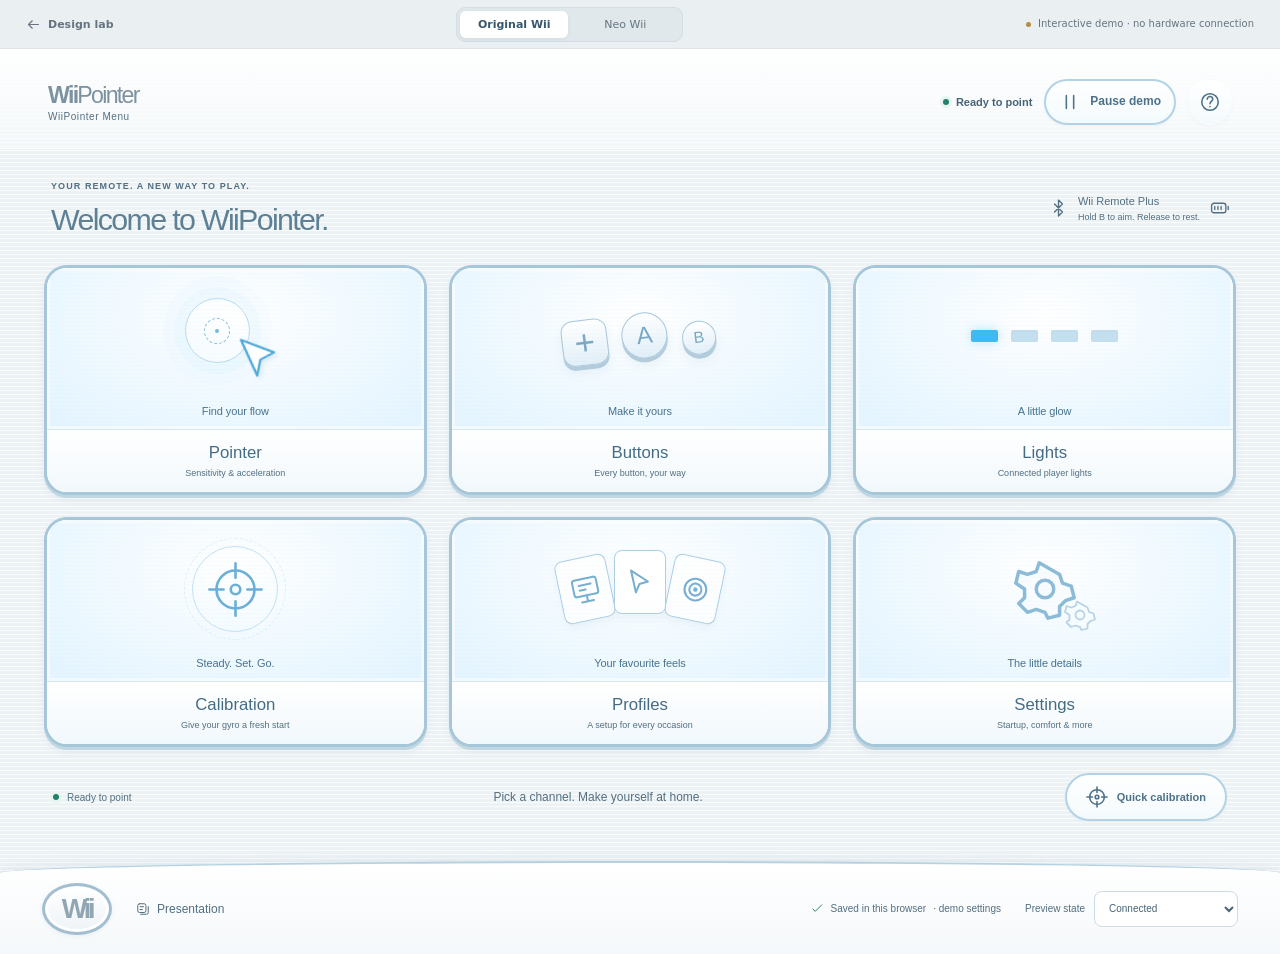
==== prototypes/original.html @ 42187d67 "Prototype Original Wii and Neo Wii interfaces" ====
<!doctype html>
<html lang="en" data-style="original">
<head>
  <meta charset="utf-8"><meta name="viewport" content="width=device-width, initial-scale=1">
  <meta name="color-scheme" content="light"><title>WiiPointer — Original Wii prototype</title>
  <link rel="icon" href="./mark.svg" type="image/svg+xml"><link rel="stylesheet" href="./styles.css">
  <script type="module" src="./app.mjs"></script>
</head>
<body><a class="skip-link" href="#main">Skip to content</a><div id="app"></div><div id="toast" class="toast" role="status" aria-live="polite"></div><dialog id="dialog"></dialog><noscript>This interactive design preview requires JavaScript. It does not connect to your remote.</noscript></body>
</html>
---- prototypes/styles.css ----
@charset "UTF-8";

:root {
  color-scheme: light;
  --bg: #f6f8f7; --surface: #fff; --surface-soft: #f5f8fa; --ink: #253b49;
  --muted: #5c707d; --faint: #8b9ba5; --line: #e3eaed; --blue: #128dcb;
  --blue-dark: #076b9f; --blue-soft: #e9f6fd; --green: #20816c; --green-soft: #e8f5ef;
  --amber: #94671f; --amber-soft: #fff5e3; --red: #b54848;
  --shadow: 0 8px 28px #29465c05, 0 1px 2px #29465c03;
  font-family: "Inter", "Segoe UI", system-ui, sans-serif; font-size: 100%;
  -webkit-font-smoothing: antialiased; text-rendering: optimizeLegibility;
  font-optical-sizing: auto;
}
* { box-sizing: border-box; }
body { margin: 0; color: var(--ink); background: var(--bg); }
button, input, select { font: inherit; }
button, a, input, select, summary { -webkit-tap-highlight-color: transparent; }
button, a, select, summary { touch-action: manipulation; }
button, a { color: inherit; }
button { cursor: pointer; }
a { text-decoration: none; }
button:disabled, input:disabled { cursor: not-allowed; }
button:focus-visible, a:focus-visible, input:focus-visible, select:focus-visible, summary:focus-visible, [role="button"]:focus-visible { outline: 3px solid var(--blue); outline-offset: 4px; }
h1:focus { outline: none; }
h1, h2, h3, p { margin: 0; }
h1, h2, h3 { font-weight: 600; }
p { line-height: 1.65; }
em { font-style: normal; color: var(--blue); }
.icon { width: 22px; height: 22px; flex: 0 0 auto; vertical-align: middle; }
.eyebrow { font-size: .625rem; letter-spacing: .15em; font-weight: 700; color: var(--muted); line-height: 1.6; }
.subtle { color: var(--muted); font-size: .75rem; }
.button { display: inline-flex; align-items: center; justify-content: center; gap: 9px; min-height: 46px; padding: 11px 19px; border: 1px solid var(--line); border-radius: 13px; background: var(--surface); color: var(--ink); font-size: .8125rem; font-weight: 600; line-height: 1.3; transition: background 130ms, box-shadow 130ms, transform 110ms; text-align: center; }
.button.primary { background: #0879b1; color: white; border-color: #0879b1; box-shadow: 0 5px 12px #148dcb1b; }
.button.primary:hover { background: var(--blue-dark); border-color: var(--blue-dark); }
.button.quiet { background: transparent; }
.button.quiet:hover { background: var(--blue-soft); border-color: #a5d5ef; }
.button:active { transform: scale(.97); }
.button.compact { font-size: .75rem; padding: 9px 13px; }
.button.icon-button { width: 44px; height: 44px; padding: 10px; border-color: transparent; background: transparent; }
.button.icon-button span { position: absolute; width: 1px; height: 1px; overflow: hidden; clip-path: inset(50%); white-space: nowrap; }
.button.danger, .danger { color: var(--red); }
.button.primary.danger { color: white; background: var(--red); border-color: var(--red); }
.text-link { display: inline-flex; align-items: center; gap: 8px; min-height: 44px; padding: 6px 0; background: none; border: none; font-size: .8125rem; font-weight: 600; color: var(--blue-dark); }
.text-link .icon { width: 17px; }
.text-link:hover { text-decoration: underline; text-underline-offset: 4px; }
.button-row { display: flex; gap: 10px; flex-wrap: wrap; }
.tiny-pill { display: inline-flex; padding: 6px 10px; border-radius: 20px; color: var(--muted); background: var(--surface-soft); font-size: .625rem; font-weight: 600; white-space: nowrap; }
.skip-link { position: fixed; top: 8px; left: 10px; z-index: 100; width: 1px; height: 1px; overflow: hidden; clip-path: inset(50%); background: var(--ink); color: var(--surface); padding: 0; border-radius: 10px; }
.skip-link:focus { width: auto; height: auto; padding: 14px 22px; clip-path: none; }

/* The design lab stays visually outside both application concepts. */
.lab-bar { display: flex; align-items: center; justify-content: space-between; gap: 20px; min-height: 48px; padding: 6px 26px; color: #667481; background: #eaf0f2; border-bottom: 1px solid #dce4e8; font-family: system-ui, sans-serif; }
.lab-brand { display: inline-flex; gap: 7px; align-items: center; min-height: 36px; font-size: 11px; font-weight: 600; white-space: nowrap; }
.lab-brand .icon { width: 15px; height: 15px; }
.design-switch { display: flex; padding: 3px; gap: 3px; border: 1px solid #d4dde3; border-radius: 9px; background: #e0e8ec; }
.design-switch a { min-width: 108px; text-align: center; padding: 7px 13px; font-size: 11px; border-radius: 6px; }
.design-switch a[aria-current] { color: #36576d; background: #fff; box-shadow: 0 1px 4px #22374a12; font-weight: 650; }
.lab-note { font-size: 10px; display: flex; gap: 7px; align-items: center; line-height: 1.4; }
.demo-dot { height: 5px; width: 5px; border-radius: 50%; background: #b28d45; flex-shrink: 0; }
.app-shell { max-width: 1512px; min-height: calc(100vh - 48px); margin: auto; display: flex; flex-direction: column; }
.app-header { display: flex; justify-content: space-between; align-items: center; gap: 20px; padding: 22px 36px; min-height: 100px; }
.brand { display: inline-flex; align-items: center; gap: 10px; font-size: 1.125rem; font-weight: 750; letter-spacing: -.05em; flex-shrink: 0; }
.brand-light { font-weight: 450; }
.brand small { display: block; font-size: .5625rem; letter-spacing: .02em; font-weight: 450; margin-top: 2px; color: var(--muted); }
.header-right { display: flex; gap: 12px; align-items: center; }
.status-pill { display: inline-flex; align-items: center; gap: 7px; font-size: .6875rem; font-weight: 600; white-space: nowrap; }
.status-pill > span, .status-line i { width: 6px; height: 6px; border-radius: 50%; background: var(--green); box-shadow: 0 0 0 3px var(--green-soft); }
.status-pill.disconnected > span, .status-pill.paused > span { background: var(--faint); box-shadow: none; }
.status-pill.warning > span { background: var(--amber); box-shadow: 0 0 0 3px var(--amber-soft); }
.status-pill.calibrating > span { background: var(--blue); box-shadow: 0 0 0 3px var(--blue-soft); }
.workspace { display: grid; grid-template-columns: 190px minmax(0, 1fr); flex: 1; padding: 0 32px 24px 24px; }
.main-nav { display: flex; flex-direction: column; gap: 5px; padding: 18px 18px 0 0; }
.main-nav > a { min-height: 46px; display: flex; align-items: center; gap: 11px; padding: 13px 14px; border-radius: 12px; font-size: .75rem; font-weight: 500; color: var(--muted); position: relative; }
.main-nav > a .icon { width: 19px; height: 19px; }
.main-nav > a:hover { background: var(--surface); color: var(--blue-dark); }
.main-nav > a[aria-current] { background: var(--blue-soft); color: var(--blue-dark); font-weight: 650; }
.main-nav > a[aria-current] i { width: 4px; height: 4px; border-radius: 50%; background: var(--blue); margin-left: auto; }
.nav-bottom { display: flex; gap: 10px; align-items: center; margin: 50px 10px 0; font-size: .6875rem; color: var(--muted); }
.nav-bottom small { display: block; font-size: .5625rem; margin-top: 5px; color: var(--muted); }
.tiny-leds { width: 30px; }
.tiny-leds .player-lights { gap: 3px; }
.tiny-leds .player-lights > span { width: 5px; height: 10px; }
.main-content { min-width: 0; padding: 18px 0 24px 20px; }
.page-heading { display: flex; align-items: center; justify-content: space-between; gap: 20px; margin-bottom: 30px; }
.page-heading .eyebrow { margin-bottom: 11px; color: var(--blue-dark); }
.page-heading h1 { font-size: clamp(1.65rem, 2.7vw, 2.5rem); letter-spacing: -.045em; line-height: 1.2; margin-bottom: 12px; }
.page-heading > div > p:last-child { font-size: .8125rem; color: var(--muted); max-width: 620px; }
.page-heading > .button { flex-shrink: 0; }
.two-column { display: grid; grid-template-columns: minmax(0, 1.05fr) minmax(0, .95fr); gap: 24px; align-items: start; }
.three-column { display: grid; grid-template-columns: repeat(3, minmax(0, 1fr)); gap: 20px; }
.panel-stack { display: flex; flex-direction: column; gap: 22px; min-width: 0; }
.panel { padding: 26px; border: 1px solid var(--line); border-radius: 21px; background: var(--surface); box-shadow: var(--shadow); min-width: 0; }
.panel-heading { margin-bottom: 22px; }
.panel-heading h2 { font-size: 1rem; letter-spacing: -.025em; }
.panel-heading p { color: var(--muted); font-size: .75rem; margin-top: 7px; }
.panel > p { font-size: .8125rem; color: var(--muted); }
.sticky-column { position: sticky; top: 24px; min-width: 0; display: flex; flex-direction: column; gap: 20px; }
.note-card { display: flex; gap: 12px; padding: 17px 20px; border: 1px solid #d8eaf4; border-radius: 14px; color: var(--blue-dark); background: var(--blue-soft); }
.note-card > .icon { width: 19px; margin-top: 3px; }
.note-card p { font-size: .75rem; font-weight: 550; line-height: 1.7; }
.note-card p span { font-weight: 400; color: var(--muted); font-size: .6875rem; }
.inline-notice { display: flex; gap: 10px; align-items: flex-start; padding: 14px 16px; background: var(--blue-soft); border: 1px solid #b9dff2; border-radius: 12px; color: var(--blue-dark); font-size: .75rem; line-height: 1.6; }
.inline-notice.warning { background: var(--amber-soft); border-color: #e9d9b8; color: var(--amber); margin-bottom: 16px; }
.inline-notice .icon { width: 18px; margin-top: 2px; }
.app-footer { display: flex; align-items: center; flex-wrap: wrap; gap: 24px; padding: 18px 34px; color: var(--muted); font-size: .625rem; border-top: 1px solid var(--line); }
.wii-menu-button { display: none; }
.footer-profile, .footer-save { display: flex; gap: 7px; align-items: center; }
.footer-profile .icon, .footer-save .icon { width: 14px; height: 14px; }
.footer-save { margin-left: auto; }
.footer-save .icon { color: var(--green); }
.state-picker { display: flex; gap: 9px; align-items: center; }
.state-picker select { min-height: 36px; border: 1px solid var(--line); border-radius: 8px; padding: 5px 26px 5px 10px; background: var(--surface); color: var(--ink); font-size: .625rem; max-width: 160px; }

/* Neo Wii: porcelain surfaces, a little colour, and one beautiful remote. */
.neo-hero { display: grid; grid-template-columns: minmax(0, 1.2fr) minmax(0, 1fr); align-items: center; min-height: 455px; margin-top: -4px; }
.hero-copy { z-index: 1; padding: 24px 0 28px 8px; }
.hero-copy > .eyebrow { color: var(--blue-dark); font-size: .5625rem; margin-bottom: 20px; }
.hero-copy h1 { font-size: clamp(2.3rem, 4.3vw, 4.2rem); letter-spacing: -.065em; font-weight: 580; line-height: 1.12; margin-bottom: 21px; }
.hero-copy h1 em { font-weight: 530; }
.hero-copy > p:not(.eyebrow) { font-size: .8125rem; color: var(--muted); line-height: 1.85; }
.hero-actions { display: flex; gap: 12px; margin-top: 27px; flex-wrap: wrap; }
.hero-status { display: flex; align-items: center; gap: 11px; margin-top: 35px; }
.hero-status .status-orb { width: 32px; height: 32px; display: grid; place-items: center; border-radius: 50%; background: var(--green-soft); color: var(--green); }
.hero-status .status-orb .icon { width: 17px; }
.hero-status strong { display: block; font-size: .75rem; font-weight: 600; }
.hero-status small { display: block; font-size: .625rem; color: var(--muted); margin-top: 5px; }
.hero-status.disconnected .status-orb, .hero-status.paused .status-orb { background: var(--line); color: var(--muted); }
.hero-status.warning .status-orb { background: var(--amber-soft); color: var(--amber); }
.hero-status.calibrating .status-orb { background: var(--blue-soft); color: var(--blue); }
.remote-stage { position: relative; height: 455px; display: grid; place-items: center; isolation: isolate; }
.stage-halo { position: absolute; width: 340px; height: 340px; max-width: 100%; border-radius: 50%; background: radial-gradient(ellipse, #c8e9f36b, #eaf4f559 50%, transparent 73%); z-index: -1; }
.stage-ring { position: absolute; border: 1px solid #bcdbe34d; border-radius: 50%; width: 305px; height: 305px; max-width: 95%; z-index: -1; }
.stage-ring.ring-two { width: 385px; height: 385px; max-width: 110%; border-style: dashed; border-color: #c1dbe538; }
.hero-remote { height: 388px; width: 159px; transform: rotate(13deg); margin-top: -20px; }
.stage-chip { position: absolute; display: inline-flex; align-items: center; gap: 7px; font-size: .625rem; background: var(--surface); border: 1px solid var(--line); padding: 10px 12px; border-radius: 11px; box-shadow: 0 6px 17px #34536709; white-space: nowrap; }
.stage-chip .icon { width: 17px; height: 17px; color: var(--blue); }
.chip-motion { top: 120px; right: -5px; }
.chip-battery { left: 3px; bottom: 111px; }
.chip-battery .icon { color: var(--green); }
.chip-battery small { color: var(--muted); font-size: .5rem; }
.stage-caption { position: absolute; bottom: 12px; left: 0; right: 0; text-align: center; color: var(--muted); font-size: .625rem; }
.stage-caption > span { display: block; margin-top: 8px; color: var(--muted); font-size: .5rem; letter-spacing: .2em; }
.quick-grid { display: grid; grid-template-columns: repeat(3, minmax(0, 1fr)); gap: 18px; margin-top: 24px; }
.quick-card { padding: 24px; background: var(--surface); border: 1px solid var(--line); border-radius: 20px; position: relative; box-shadow: var(--shadow); transition: transform 150ms, border-color 150ms, box-shadow 150ms; }
.quick-card:hover { transform: translateY(-3px); border-color: #9ed1e9; box-shadow: 0 9px 24px #407d9e0b; }
.quick-icon { display: grid; place-items: center; width: 34px; height: 34px; border-radius: 10px; background: var(--blue-soft); color: var(--blue); margin-bottom: 21px; }
.quick-icon .icon { width: 19px; height: 19px; }
.quick-icon.violet { background: #f1eefb; color: #8b7bbb; }
.quick-icon.mint { background: #ecf5ed; color: #66937a; }
.quick-card > .eyebrow { font-size: .5rem; display: block; }
.quick-card h2 { font-size: clamp(1.05rem, 1.65vw, 1.6rem); margin: 10px 0 9px; letter-spacing: -.045em; }
.quick-card h2 small { color: var(--muted); font-weight: 450; font-size: .8rem; }
.quick-card p { font-size: .625rem; color: var(--muted); }
.quick-arrow { position: absolute; top: 29px; right: 23px; color: var(--faint); width: 15px; height: 15px; }
.small-invitation { margin-top: 26px; display: flex; align-items: center; justify-content: space-between; gap: 15px; padding: 24px 4px; }
.small-invitation > div { display: flex; align-items: center; gap: 13px; font-size: .75rem; font-weight: 500; }
.small-invitation > div > .icon { color: var(--blue); }
.small-invitation small { display: block; margin-top: 7px; font-size: .625rem; font-weight: 400; color: var(--muted); }
.small-invitation .text-link { font-size: .6875rem; }

/* Common settings, deliberately large enough to use with an air mouse. */
.control-label { display: flex; align-items: center; justify-content: space-between; gap: 12px; margin-bottom: 10px; font-size: .8125rem; font-weight: 550; }
.control-label output { padding: 5px 9px; background: var(--blue-soft); color: var(--blue-dark); border-radius: 7px; font-size: .6875rem; font-variant-numeric: tabular-nums; flex-shrink: 0; }
.control-help { font-size: .6875rem; line-height: 1.65; color: var(--muted); }
.range-control { margin: 24px 0; }
.range-control:first-child { margin-top: 0; }
.range-control .control-help { margin: -2px 0 8px; }
input[type="range"] { appearance: none; -webkit-appearance: none; width: 100%; height: 38px; background: transparent; cursor: pointer; accent-color: var(--blue); margin: 0; }
input[type="range"]::-webkit-slider-runnable-track { height: 5px; border-radius: 4px; background: linear-gradient(90deg, var(--blue) 0%, var(--blue) var(--range-progress, 50%), var(--line) var(--range-progress, 50%)); }
input[type="range"]::-moz-range-track { height: 5px; border-radius: 4px; background: var(--line); }
input[type="range"]::-moz-range-progress { height: 5px; border-radius: 4px; background: var(--blue); }
input[type="range"]::-webkit-slider-thumb { appearance: none; width: 23px; height: 23px; border-radius: 50%; background: var(--surface); border: 2px solid var(--blue); margin-top: -9px; box-shadow: 0 2px 5px #376d9126; }
input[type="range"]::-moz-range-thumb { width: 20px; height: 20px; border-radius: 50%; background: var(--surface); border: 2px solid var(--blue); box-shadow: 0 2px 5px #376d9126; }
.range-ends { display: flex; justify-content: space-between; font-size: .5625rem; color: var(--muted); }
.is-disabled { opacity: .5; }
.toggle-row { display: flex; justify-content: space-between; align-items: center; gap: 22px; min-height: 67px; padding: 15px 0; border-bottom: 1px solid var(--line); cursor: pointer; }
.toggle-row:last-child { border-bottom: 0; padding-bottom: 0; }
.toggle-row strong { font-size: .75rem; font-weight: 550; line-height: 1.5; display: block; }
.toggle-row small { font-size: .625rem; color: var(--muted); display: block; margin-top: 5px; line-height: 1.7; max-width: 340px; }
.switch { flex: 0 0 auto; width: 43px; height: 26px; position: relative; }
.switch input { position: absolute; inset: -9px -4px; height: 44px; width: 51px; margin: 0; opacity: 0; cursor: pointer; z-index: 1; }
.switch-track { display: block; width: 43px; height: 26px; border-radius: 20px; background: #b9c5cc; transition: background 130ms; }
.switch-track::after { content: ''; position: absolute; width: 20px; height: 20px; top: 3px; left: 3px; border-radius: 50%; background: #fff; box-shadow: 0 1px 3px #263e4929; transition: transform 140ms; }
.switch input:checked + .switch-track { background: var(--blue); }
.switch input:checked + .switch-track::after { transform: translateX(17px); }
.switch input:focus-visible + .switch-track { outline: 3px solid var(--blue); outline-offset: 4px; }
.select-control { margin: 21px 0; }
.select-control:first-child { margin-top: 0; }
.select-control > label { display: block; font-size: .75rem; font-weight: 550; margin-bottom: 10px; }
.select-control > select, .mapping-row select { width: 100%; min-height: 44px; padding: 10px 31px 10px 12px; border-radius: 10px; border: 1px solid var(--line); background: var(--surface-soft); color: var(--ink); font-size: .75rem; }
.select-control > p { margin-top: 9px; }
.advanced { border-top: 1px solid var(--line); padding-top: 16px; }
.advanced > summary { font-size: .75rem; font-weight: 550; min-height: 35px; cursor: pointer; color: var(--muted); }
.advanced[open] > summary { color: var(--blue-dark); margin-bottom: 14px; }
.feel-presets { display: grid; grid-template-columns: repeat(3, minmax(0, 1fr)); gap: 14px; margin-bottom: 25px; }
.feel-preset { display: grid; grid-template-columns: 27px 1fr; gap: 5px 10px; text-align: left; background: var(--surface); border: 1px solid var(--line); border-radius: 15px; padding: 17px 19px; transition: border-color 120ms, transform 120ms; }
.feel-preset > .icon { grid-row: 1 / 3; color: var(--muted); margin-top: 2px; }
.feel-preset > strong { font-size: .8125rem; font-weight: 550; }
.feel-preset > span { color: var(--muted); font-size: .5625rem; line-height: 1.5; }
.feel-preset.selected { background: var(--blue-soft); border-color: #91cce9; }
.feel-preset.selected > .icon { color: var(--blue); }
.feel-preset:hover { border-color: var(--blue); }
.feel-preset:active { transform: scale(.98); }
.curve { width: 100%; height: auto; margin: 5px 0; overflow: visible; }
.curve-grid { stroke: var(--line); fill: none; stroke-width: 1; }
.linear-guide { stroke: var(--faint); stroke-width: 1; stroke-dasharray: 4 5; opacity: .5; }
.curve text { fill: var(--muted); font-size: 10px; font-family: inherit; }
.playground-panel > .panel-heading { display: flex; align-items: center; justify-content: space-between; gap: 10px; margin-bottom: 14px; }
.playground-panel .eyebrow { font-size: .5rem; margin-bottom: 8px; display: block; }
.playground-panel > .control-help { margin-bottom: 18px; }
.aim-pad { position: relative; height: 290px; background: radial-gradient(circle at 50% 50%, #ebf7fd88, transparent 65%), var(--surface-soft); border: 1px solid var(--line); border-radius: 15px; overflow: hidden; cursor: crosshair; }
.aim-axis { position: absolute; background: var(--line); }
.aim-axis.axis-x { width: 100%; height: 1px; top: 50%; }
.aim-axis.axis-y { height: 100%; width: 1px; left: 50%; }
.aim-ring { position: absolute; border: 1px solid #bedbea; border-radius: 50%; top: 50%; left: 50%; transform: translate(-50%, -50%); pointer-events: none; opacity: .7; }
.aim-ring.ring-large { width: 190px; height: 190px; }
.aim-ring.ring-small { width: 105px; height: 105px; }
.aim-dot { position: absolute; left: -7px; top: -7px; width: 14px; height: 14px; background: var(--blue); border: 3px solid #fff; border-radius: 50%; box-shadow: 0 0 0 1px var(--blue), 0 0 0 7px #199dd51a; pointer-events: none; }
.aim-target { position: absolute; width: 48px; height: 48px; border: 1px dashed #a0bbc9; border-radius: 50%; top: 35%; left: 70%; transform: translate(-50%, -50%); background: transparent; display: grid; place-items: center; }
.aim-target > span { width: 13px; height: 13px; border-radius: 50%; background: #9cbac9; border: 4px solid var(--surface); box-shadow: 0 0 0 1px #9cbac9; }
.aim-target:hover { border-color: var(--blue); background: var(--blue-soft); }
.pad-caption { position: absolute; bottom: 16px; left: 8px; right: 8px; text-align: center; font-size: .5625rem; color: var(--muted); pointer-events: none; }
.aim-pad.blocked { opacity: .5; cursor: not-allowed; }
.playground-stats { display: flex; gap: 14px; align-items: center; margin-top: 13px; justify-content: space-between; }
.playground-stats > span { font-size: .5625rem; color: var(--muted); }
.playground-stats strong { color: var(--ink); display: block; margin-top: 5px; font-size: .8125rem; font-weight: 550; font-variant-numeric: tabular-nums; }
.playground-stats .button { font-size: .625rem; padding-left: 8px; padding-right: 8px; }
.grip-control { padding-top: 20px; margin-top: 19px; border-top: 1px solid var(--line); display: flex; gap: 10px; justify-content: space-between; align-items: center; flex-wrap: wrap; margin-bottom: 10px; }
.grip-control > span { font-size: .6875rem; }
.segmented { display: inline-flex; border: 1px solid var(--line); padding: 3px; border-radius: 9px; background: var(--surface-soft); }
.segmented button { min-height: 38px; min-width: 46px; border: none; border-radius: 6px; color: var(--muted); background: transparent; font-size: .625rem; padding: 8px; }
.segmented button[aria-pressed="true"] { background: var(--surface); color: var(--blue-dark); box-shadow: 0 1px 5px #304e6710; }

/* Button mapping. */
.remote { overflow: visible; }
.remote text { user-select: none; }
.remote-key { outline: none; }
.remote-key[role="button"] { cursor: pointer; }
.remote-key[role="button"]:hover, .remote-key.selected, .remote-key[role="button"]:focus-visible { filter: drop-shadow(0 0 4px #1498db); }
.remote-key[role="button"]:focus-visible > rect, .remote-key[role="button"]:focus-visible > circle { stroke: #0879b7; stroke-width: 3; }
.remote-led { fill: #bdd5e1; }
.remote-led.is-on { fill: #23adea; }
.mapping-layout { display: grid; grid-template-columns: minmax(240px, .8fr) minmax(0, 1.4fr); gap: 24px; align-items: start; }
.remote-mapping { position: sticky; top: 24px; display: flex; flex-direction: column; align-items: center; padding: 26px 22px; }
.remote-mapping > .remote { height: 390px; width: 160px; margin: 20px 0 10px; }
.mapped-button { display: flex; align-items: center; justify-content: center; gap: 13px; background: var(--surface-soft); padding: 15px; border-radius: 13px; width: 100%; margin-bottom: 15px; }
.mapped-button small { display: block; color: var(--muted); font-size: .5625rem; margin-bottom: 5px; }
.mapped-button strong { font-size: .75rem; font-weight: 550; }
.keycap { display: inline-flex; align-items: center; justify-content: center; background: var(--surface); color: var(--blue-dark); border: 1px solid #bbd4e2; box-shadow: 0 2px 0 var(--line); border-radius: 9px; min-width: 39px; min-height: 39px; padding: 6px; font-size: .75rem; font-weight: 600; }
.remote-mapping > .control-help { text-align: center; margin-top: 10px; font-size: .5625rem; }
.mapping-list { display: flex; flex-direction: column; }
.mapping-row { display: grid; grid-template-columns: 44px minmax(80px, 1fr) minmax(130px, 1.1fr); align-items: center; gap: 12px; padding: 11px 9px; border-bottom: 1px solid var(--line); border-radius: 10px; }
.mapping-row:last-child { border-bottom: 0; }
.mapping-row > .keycap { min-height: 44px; min-width: 44px; padding: 4px; font-size: .625rem; }
.mapping-row > label { font-size: .75rem; line-height: 1.5; }
.mapping-row.selected { background: var(--blue-soft); }
.mapping-row select { font-size: .6875rem; padding-left: 10px; }
.shortcut-control { grid-column: 2 / -1; padding: 4px 0 10px; }
.shortcut-control label { font-size: .625rem; display: block; margin-bottom: 8px; color: var(--muted); }
.shortcut-control input { min-height: 44px; width: 100%; min-width: 0; border: 1px solid var(--line); border-radius: 9px; padding: 10px; background: var(--surface); color: var(--ink); font-size: .75rem; }
.shortcut-control small { display: block; font-size: .5625rem; color: var(--muted); line-height: 1.65; margin-top: 8px; }
.mapping-note { display: flex; gap: 10px; border-top: 1px solid var(--line); margin-top: 22px; padding-top: 20px; color: var(--muted); }
.mapping-note > .icon { width: 17px; height: 17px; margin-top: 2px; }
.mapping-note p { font-size: .625rem; line-height: 1.8; }

/* Player lights, with binary illumination rather than pretend dimming. */
.player-lights { display: flex; justify-content: center; gap: 9px; }
.player-lights > span { display: inline-block; width: 13px; height: 6px; border-radius: 2px; background: #b9d0db; }
.player-lights > span.is-on { background: #149fdf; box-shadow: 0 0 8px #1da4e63b; }
.pattern-grid { display: grid; grid-template-columns: repeat(2, minmax(0, 1fr)); gap: 12px; }
.pattern-option { position: relative; border: 1px solid var(--line); border-radius: 13px; padding: 19px 13px 17px; background: var(--surface); text-align: left; transition: background 120ms, border-color 120ms; }
.pattern-option.selected { border-color: #83c6e7; background: var(--blue-soft); }
.pattern-option:hover { border-color: var(--blue); }
.pattern-dots { display: flex; gap: 6px; margin-bottom: 17px; }
.pattern-dots i { width: 11px; height: 6px; background: #cbdce5; border-radius: 1px; }
.pattern-dots i.on { background: var(--blue); }
.pattern-option strong { display: block; font-size: .6875rem; font-weight: 600; margin-bottom: 6px; }
.pattern-option small { display: block; font-size: .5625rem; color: var(--muted); line-height: 1.55; }
.pattern-check { position: absolute; right: 12px; top: 14px; width: 14px; height: 14px; color: var(--blue); }
.player-picker { display: flex; gap: 10px; margin: 15px 0 26px; }
.player-picker button { min-width: 48px; min-height: 45px; border: 1px solid var(--line); background: var(--surface-soft); color: var(--muted); border-radius: 10px; font-size: .875rem; }
.player-picker button[aria-pressed="true"] { border-color: var(--blue); background: var(--blue-soft); color: var(--blue-dark); }
.custom-led-picker { display: flex; gap: 13px; margin: 18px 0 26px; }
.custom-led-picker button { display: flex; flex-direction: column; align-items: center; gap: 12px; border-radius: 11px; border: 1px solid var(--line); min-width: 54px; min-height: 66px; background: var(--surface-soft); color: var(--muted); padding: 14px 10px; font-size: .625rem; }
.custom-led-picker button[aria-pressed="true"] { background: var(--blue-soft); border-color: #9ecce4; }
.custom-led-picker i { display: block; height: 8px; width: 16px; border-radius: 2px; background: #bcd2de; }
.custom-led-picker i.on { background: var(--blue); box-shadow: 0 0 10px #1da4e633; }
.light-preview { text-align: center; }
.light-preview > h2 { font-size: 1.5rem; font-weight: 500; letter-spacing: -.04em; margin-top: 12px; }
.light-remote-stage { display: grid; place-items: center; height: 354px; margin: 8px 0 0; background: radial-gradient(ellipse, #cdeaf34a, transparent 67%); }
.light-remote-stage .remote { width: 135px; height: 330px; transform: rotate(10deg); }
.large-lights { margin: 22px 0 14px; gap: 17px; }
.large-lights > span { width: 20px; height: 8px; }
.light-preview > p:not(.eyebrow) { font-size: .75rem; margin-bottom: 15px; }

/* Calibration: calm preparation, unmistakable progress, explicit recovery. */
.calibration-hero { text-align: center; padding: 38px 24px 30px; background: radial-gradient(ellipse at 50% 5%, #e8f7ff6b, transparent 65%), var(--surface); }
.calibration-orbit { position: relative; height: 98px; width: 98px; display: grid; place-items: center; margin: 0 auto 23px; color: var(--blue); }
.calibration-orbit > .icon { width: 43px; height: 43px; }
.calibration-orbit > span { position: absolute; inset: 6px; border: 1px solid #b5def2; border-radius: 50%; }
.calibration-orbit > span:last-child { inset: -8px; border-style: dashed; opacity: .45; }
.calibration-hero > h2 { font-size: 2rem; letter-spacing: -.045em; font-weight: 550; margin: 11px 0 13px; }
.calibration-hero > p:not(.eyebrow):not(.demo-disclaimer) { color: var(--muted); font-size: .8125rem; max-width: 485px; min-height: 52px; margin: auto; }
.calibration-lights { gap: 19px; margin: 27px 0; }
.calibration-lights > span { width: 26px; height: 10px; }
.cal-progress { max-width: 340px; margin: auto; }
.cal-progress progress { width: 100%; height: 5px; display: block; appearance: none; border: 0; border-radius: 4px; background: var(--line); accent-color: var(--blue); overflow: hidden; }
.cal-progress progress::-webkit-progress-bar { background: var(--line); }
.cal-progress progress::-webkit-progress-value { background: var(--blue); border-radius: 4px; }
.cal-progress progress::-moz-progress-bar { background: var(--blue); }
.cal-progress > span { display: block; font-size: .625rem; color: var(--muted); min-height: 25px; margin-top: 12px; font-variant-numeric: tabular-nums; }
.cal-actions { display: flex; justify-content: center; gap: 12px; margin-top: 24px; flex-wrap: wrap; }
.calibration-hero .demo-disclaimer { display: flex; align-items: center; justify-content: center; gap: 7px; font-size: .5625rem; color: var(--muted); margin-top: 21px; }
.demo-disclaimer .icon { width: 14px; height: 14px; }
.cal-success .calibration-orbit { color: var(--green); }
.cal-failed .calibration-orbit { color: var(--amber); }
.cal-explain { margin: 22px 0; }
.cal-explain .panel { padding: 22px; }
.cal-explain .panel-heading { margin-bottom: 11px; }
.cal-explain .panel-heading h2 { font-size: .8125rem; }
.cal-explain .panel p { font-size: .6875rem; }
.cal-technical .panel-heading { margin-bottom: 13px; }
.cal-technical p + p { margin-top: 9px; }

/* Profiles and quieter settings. */
.profile-grid { display: grid; grid-template-columns: repeat(3, minmax(0, 1fr)); gap: 20px; }
.profile-card { padding: 25px 22px; position: relative; }
.profile-card.selected { border-color: #83c7e8; box-shadow: 0 0 0 2px #0f9bdb0c; }
.profile-art { height: 120px; display: grid; place-items: center; border-radius: 12px; margin-bottom: 23px; background: #edf7fc; color: #74b0cf; }
.profile-art > .icon { width: 53px; height: 53px; stroke-width: 1.1; }
.profile-art.profile-pointer { background: #f1eff8; color: #a095c2; }
.profile-art.profile-target { background: #eff6f0; color: #8aae95; }
.profile-card > .eyebrow { font-size: .5rem; }
.profile-card > h2 { font-size: 1.4rem; letter-spacing: -.04em; margin: 12px 0 10px; overflow-wrap: anywhere; }
.profile-card > p { font-size: .6875rem; color: var(--muted); min-height: 40px; }
.profile-facts { display: flex; gap: 7px; flex-wrap: wrap; margin: 20px 0 25px; }
.profile-facts > span { font-size: .5625rem; border: 1px solid var(--line); border-radius: 5px; padding: 5px 6px; color: var(--muted); }
.profile-card > .button { width: 100%; font-size: .6875rem; }
.profile-card > .text-link { font-size: .625rem; margin-top: 8px; }
.current-profile { display: block; text-align: center; font-size: .5625rem; color: var(--blue-dark); margin-top: 13px; }
.profile-portability { margin-top: 25px; display: flex; align-items: center; justify-content: space-between; gap: 22px; }
.profile-portability > div:first-child { display: flex; gap: 16px; align-items: center; }
.profile-portability > div > .icon { color: var(--blue); }
.profile-portability h2 { font-size: .875rem; margin-bottom: 7px; }
.profile-portability p { font-size: .625rem; color: var(--muted); }
.profile-portability .button { font-size: .6875rem; }
.section-footnote { font-size: .6875rem; color: var(--muted); margin: 22px 0; }
.demo-service { display: flex; justify-content: space-between; gap: 15px; align-items: center; background: var(--surface-soft); padding: 15px; border-radius: 12px; margin-top: 22px; }
.demo-service strong { font-size: .6875rem; display: block; font-weight: 550; }
.demo-service small { font-size: .5625rem; color: var(--muted); display: block; margin-top: 5px; }
.diagnostics { margin: 0 0 19px; }
.diagnostics > div { display: flex; align-items: baseline; justify-content: space-between; gap: 18px; border-bottom: 1px solid var(--line); padding: 13px 0; font-size: .625rem; line-height: 1.65; }
.diagnostics dt { color: var(--muted); }
.diagnostics dd { margin: 0; text-align: right; }
.privacy-note { display: flex; gap: 13px; padding: 15px 8px; color: var(--green); }
.privacy-note p { font-size: .8125rem; font-weight: 550; }
.privacy-note p span { display: block; font-weight: 400; color: var(--muted); font-size: .625rem; line-height: 1.8; margin-top: 6px; }

/* Original Wii: channel previews, bright enamel, generous blue-edged controls. */
[data-style="original"] { --bg: #edf2f5; --surface: #fff; --surface-soft: #f3f7fa; --ink: #466477; --muted: #536f81; --line: #ccdce6; --blue: #1da7df; --blue-dark: #096b98; --blue-soft: #e9f8ff; font-family: "Trebuchet MS", "Arial Rounded MT Bold", "Segoe UI", sans-serif; }
[data-style="original"] body { background: repeating-linear-gradient(0deg, #edf2f5, #edf2f5 3px, #e8eef23d 3px, #e8eef23d 4px); }
[data-style="original"] .app-shell { max-width: 1280px; }
[data-style="original"] .app-header { padding: 27px 48px 20px; border-bottom: 1px solid #fff; background: linear-gradient(#fffffff0, #f8fbfc99); }
[data-style="original"] .brand { font-size: 1.45rem; color: #7d929f; letter-spacing: -.075em; }
[data-style="original"] .brand img { display: none; }
[data-style="original"] .brand small { font-size: .625rem; letter-spacing: .055em; color: #536f81; }
[data-style="original"] .workspace { display: flex; flex-direction: column; padding: 0 44px 26px; }
[data-style="original"] .main-content { padding: 26px 0 14px; }
[data-style="original"] .main-nav { display: flex; flex-direction: row; flex-wrap: wrap; gap: 6px; border-bottom: 1px solid var(--line); padding: 15px 0; }
[data-style="original"] .main-nav > a { font-size: .6875rem; min-height: 43px; padding: 10px 12px; gap: 6px; border: 1px solid transparent; border-radius: 18px; }
[data-style="original"] .main-nav > a[aria-current] { background: #fff; border-color: #91cce9; box-shadow: inset 0 1px 3px #9bceeb29; }
[data-style="original"] .main-nav > a > i, [data-style="original"] .nav-bottom { display: none; }
[data-style="original"] body:has([data-page="home"]) .main-nav { display: none; }
[data-style="original"] .button { border: 2px solid #b2d3e5; border-radius: 24px; background: linear-gradient(#fff, #f4fafc); color: #4d7188; box-shadow: inset 0 1px 0 white, 0 2px 3px #38607809; }
[data-style="original"] .button.primary { color: #fff; border-color: #349acb; background: linear-gradient(#0879b1, #086b9f); text-shadow: 0 1px #147aa755; }
[data-style="original"] .button.quiet:hover { border-color: #22a8df; background: #f4fcff; box-shadow: 0 0 0 3px #33b2e815; }
[data-style="original"] .button.icon-button { border: 1px solid transparent; }
[data-style="original"] .panel { border: 1px solid #cfdee7; border-radius: 22px; background: linear-gradient(155deg, #fff, #fcfeff); box-shadow: inset 0 1px white, 0 3px 10px #2d628015; }
[data-style="original"] .page-heading h1 { color: #4e7187; font-weight: 500; letter-spacing: -.035em; }
[data-style="original"] .app-footer { min-height: 93px; position: relative; border-top: 2px solid #b6d1e1; border-radius: 50% 50% 0 0 / 12px 12px 0 0; background: linear-gradient(#fff, #f5f8fa); padding: 15px 42px; box-shadow: 0 -4px 12px #416f8710; }
[data-style="original"] .wii-menu-button { display: grid; place-items: center; border: 3px solid #a2bed0; border-radius: 50%; background: linear-gradient(#fff, #eef3f7); box-shadow: inset 0 0 0 3px #fff, 0 1px 4px #55798e17; width: 70px; height: 52px; color: #90a6b3; font-size: 1.7rem; font-weight: 600; letter-spacing: -.12em; }
[data-style="original"] .footer-profile { font-size: .75rem; }
[data-style="original"] .footer-save { margin-left: auto; }
.classic-welcome { display: flex; align-items: center; justify-content: space-between; gap: 25px; padding: 4px 7px 28px; }
.classic-welcome .eyebrow { font-size: .5625rem; color: #536f81; letter-spacing: .12em; margin-bottom: 9px; }
.classic-welcome h1 { font-size: 1.9rem; font-weight: 450; letter-spacing: -.055em; color: #5e8095; }
.classic-device { display: flex; align-items: center; gap: 10px; color: #536f81; font-size: .6875rem; }
.classic-device > .icon { width: 19px; }
.classic-device small { display: block; color: #536f81; font-size: .5625rem; margin-top: 5px; }
.channel-grid { display: grid; grid-template-columns: repeat(3, minmax(0, 1fr)); gap: 22px; }
.channel { border: 3px solid #a6c6d9; border-radius: 23px; background: white; overflow: hidden; box-shadow: 0 3px 0 #c0d6e2, 0 5px 10px #527b9314; transition: transform 150ms, border-color 120ms, box-shadow 150ms; }
.channel:hover { border-color: #21afea; box-shadow: 0 0 0 4px #40bcf027, 0 6px 17px #2d759222; transform: translateY(-3px); }
.channel:active { transform: translateY(1px) scale(.99); }
.channel-preview { height: 145px; display: flex; align-items: center; justify-content: center; position: relative; border-bottom: 1px solid #d5e7f1; background: radial-gradient(ellipse at 50% 30%, #fff, #e5f5ff 90%); box-shadow: inset 0 0 0 3px #fff8; isolation: isolate; }
.channel-preview::after { content: ''; position: absolute; inset: 0; background: repeating-linear-gradient(0deg, transparent 0, transparent 3px, #95c6e70b 3px, #95c6e70b 4px); pointer-events: none; }
.channel-preview-title { position: absolute; bottom: 12px; font-size: .6875rem; color: #47738e; letter-spacing: -.01em; }
.channel-label { display: flex; flex-direction: column; align-items: center; padding: 13px 10px 14px; background: linear-gradient(#fff, #f1f8fc); }
.channel-label > span { font-size: 1.05rem; color: #466c84; }
.channel-label > small { margin-top: 5px; font-size: .5625rem; color: #536f81; }
.tile-pointer { height: 97px; width: 145px; position: relative; margin-top: -20px; }
.tile-pointer > .icon { position: absolute; left: 71px; top: 40px; width: 51px; height: 51px; stroke-width: 1.1; fill: #fff; color: #50abdb; filter: drop-shadow(2px 3px 2px #639bb92b); transform: rotate(-12deg); }
.tile-target { position: absolute; width: 65px; height: 65px; border: 1px solid #b8dbef; border-radius: 50%; left: 22px; top: 8px; box-shadow: 0 0 0 11px #a9d8f017, 0 0 0 22px #a9d8f00e; }
.tile-target::after { content: ''; width: 24px; height: 24px; position: absolute; inset: 0; margin: auto; border: 1px dashed #80bddd; border-radius: 50%; }
.tile-pointer > i { position: absolute; height: 4px; width: 4px; border-radius: 50%; background: #70bbe4; top: 39px; left: 52px; }
.tile-buttons { display: flex; align-items: center; gap: 14px; padding-bottom: 26px; transform: rotate(-7deg); }
.tile-buttons > span { background: linear-gradient(#fff, #e1eff8); border: 1px solid #a9c6d9; box-shadow: 0 4px 0 #b3ccdc, 0 7px 11px #366b8c13; color: #79a8c4; display: grid; place-items: center; border-radius: 50%; height: 46px; width: 46px; font-size: 1.5rem; }
.tile-buttons > span:first-child { border-radius: 12px; font-size: 2.2rem; }
.tile-buttons > span:last-child { height: 34px; width: 34px; font-size: 1rem; transform: translateY(9px); }
.tile-lights { padding-bottom: 25px; }
.tile-lights .player-lights { gap: 13px; }
.tile-lights .player-lights > span { width: 27px; height: 12px; background: #c4dfef; box-shadow: inset 0 1px 3px #7798ac11; }
.tile-lights .player-lights > span.is-on { background: #3fb9f3; box-shadow: 0 0 12px #1aa5e54a; }
.tile-calibration { position: relative; width: 100px; height: 100px; display: grid; place-items: center; margin-top: -23px; }
.tile-calibration > .icon { width: 57px; height: 57px; stroke-width: 1.1; color: #6bafd8; }
.tile-calibration > i { position: absolute; inset: 7px; border: 1px solid #c2e1f3; border-radius: 50%; }
.tile-calibration > i:last-child { inset: -1px; border-style: dashed; opacity: .5; }
.tile-profiles { display: flex; gap: 3px; padding-bottom: 24px; }
.tile-profiles > span { width: 52px; height: 64px; border-radius: 8px; background: #ffffffd9; border: 1px solid #accfe5; display: grid; place-items: center; box-shadow: 0 4px 7px #507c9712; transform: rotate(-12deg); }
.tile-profiles > span:nth-child(2) { transform: translateY(-7px); z-index: 1; }
.tile-profiles > span:last-child { transform: rotate(12deg); }
.tile-profiles .icon { color: #77afd1; width: 29px; height: 29px; }
.tile-settings { position: relative; padding-bottom: 23px; }
.tile-settings > .icon { width: 70px; height: 70px; color: #8cbbd7; stroke-width: 1.2; fill: #f9fcfe; }
.tile-settings > span { position: absolute; bottom: 14px; right: -18px; }
.tile-settings > span > .icon { width: 36px; height: 36px; color: #b7d4e6; fill: #f7fcfe; stroke-width: 1.2; }
.classic-bottom { display: flex; align-items: center; justify-content: space-between; gap: 15px; padding: 26px 9px 0; color: #536f81; font-size: .625rem; }
.classic-bottom > span:nth-child(2) { font-size: .75rem; }
.classic-bottom .button { font-size: .6875rem; }
.status-line { display: inline-flex; align-items: center; gap: 8px; font-size: .625rem; color: #536f81; }

/* Small, purposeful dialogs and feedback. */
dialog { width: min(500px, calc(100% - 32px)); max-height: calc(100dvh - 40px); padding: 38px; background: var(--surface); color: var(--ink); border: 1px solid var(--line); border-radius: 23px; box-shadow: 0 30px 100px #20394930; }
dialog::backdrop { background: #18344766; backdrop-filter: blur(3px); }
dialog > .eyebrow { margin: 6px 0 12px; }
dialog h2 { font-size: 1.7rem; letter-spacing: -.045em; margin: 8px 0 16px; padding-right: 14px; }
dialog > p, dialog form > p { font-size: .8125rem; color: var(--muted); }
dialog .button-row { margin-top: 25px; }
dialog .dialog-close { position: absolute; right: 7px; top: 7px; }
dialog form { margin-top: 24px; }
dialog form > label { display: block; font-size: .75rem; font-weight: 550; margin-bottom: 10px; }
dialog input[type="text"], dialog input:not([type]) { min-height: 48px; width: 100%; border: 1px solid var(--line); border-radius: 11px; padding: 12px; background: var(--surface-soft); color: var(--ink); font-size: .875rem; }
.form-error { min-height: 20px; font-size: .6875rem; color: var(--red); margin-top: 8px; }
.help-steps { margin: 24px 0; }
.help-steps > p { display: flex; align-items: flex-start; gap: 15px; margin: 18px 0; color: var(--muted); font-size: .75rem; }
.help-steps .keycap { min-width: 52px; font-size: .625rem; }
.help-steps strong { display: block; font-size: .8125rem; color: var(--ink); margin-bottom: 5px; font-weight: 550; }
dialog .inline-notice { margin: 23px 0; }
.activity-list { list-style: none; margin: 22px 0; padding: 0; }
.activity-list > li { padding: 12px 0; border-bottom: 1px solid var(--line); font-size: .75rem; line-height: 1.6; display: flex; gap: 14px; }
.activity-list time { color: var(--muted); font-size: .625rem; padding-top: 3px; flex-shrink: 0; }
.toast { position: fixed; left: 50%; bottom: 24px; z-index: 200; width: max-content; max-width: calc(100% - 30px); padding: 13px 20px; border-radius: 13px; background: #284452; color: #fff; font-size: .75rem; line-height: 1.65; box-shadow: 0 8px 30px #1b32442e; opacity: 0; transform: translate(-50%, 10px); transition: transform 170ms ease-out, opacity 170ms; pointer-events: none; text-align: center; }
.toast.visible { opacity: 1; transform: translate(-50%, 0); }

/* An invitation to compare, not a third application skin. */
.comparison-page { min-height: 100vh; background: radial-gradient(ellipse at 45% -5%, #e4f5fa8f, transparent 50%), #f8faf9; }
.comparison-brand { max-width: 1280px; margin: auto; padding: 32px 48px; display: flex; align-items: center; gap: 10px; }
.comparison-brand strong { font-size: 1.1rem; letter-spacing: -.05em; }
.preview-tag { margin-left: auto; font-size: .5625rem; color: #8b9ea9; letter-spacing: .18em; border: 1px solid #dce7ed; border-radius: 6px; padding: 7px 10px; }
.comparison-main { max-width: 1090px; margin: auto; padding: 35px 30px 0; }
.comparison-main > .eyebrow { text-align: center; color: #6596af; font-size: .5625rem; }
.comparison-main > h1 { text-align: center; font-size: clamp(3rem, 6vw, 5.1rem); font-weight: 550; letter-spacing: -.075em; line-height: 1.09; margin: 21px 0; }
.comparison-main > h1 em { font-family: Georgia, serif; font-style: italic; font-weight: 450; }
.comparison-intro { text-align: center; color: #778c98; font-size: .8125rem; line-height: 1.9; }
.comparison-grid { display: grid; grid-template-columns: 1fr 1fr; gap: 28px; margin-top: 49px; }
.design-choice { display: block; border: 1px solid #dbe5ea; border-radius: 22px; overflow: hidden; background: white; box-shadow: 0 5px 24px #38586b05; transition: transform 180ms, box-shadow 180ms, border-color 180ms; }
.design-choice:hover { transform: translateY(-5px); box-shadow: 0 12px 32px #38586b12; border-color: #8bc8e6; }
.choice-preview { height: 246px; border-bottom: 1px solid #dfebf1; position: relative; }
.choice-copy { padding: 27px 29px; }
.choice-copy .eyebrow { font-size: .5rem; color: #536f81; }
.choice-copy h2 { font-size: 1.65rem; margin: 12px 0 13px; letter-spacing: -.045em; font-weight: 550; display: flex; justify-content: space-between; }
.choice-copy h2 span { font-size: 1.2rem; color: #88b2c7; }
.choice-copy p { font-size: .75rem; line-height: 1.8; color: #5c707d; }
.choice-open { display: flex; justify-content: space-between; margin-top: 22px; padding-top: 19px; border-top: 1px solid #edf2f5; font-size: .75rem; font-weight: 550; color: #0871a7; }
.mini-classic { padding: 23px 27px 42px; display: grid; grid-template-columns: repeat(3, 1fr); gap: 10px; background: repeating-linear-gradient(0deg, #eff4f7, #eff4f7 3px, #eaf1f5 4px); }
.mini-channel { display: grid; place-items: center; border: 2px solid #adccdf; border-radius: 11px; background: linear-gradient(135deg, #fff, #e6f4fe); box-shadow: inset 0 0 0 2px white, 0 2px #c5dce9; font-size: 1.8rem; color: #93c5e2; }
.mini-channel i { font-style: normal; font-weight: 300; }
.mini-channel:nth-child(3) { font-size: .9rem; color: #4fb7ea; }
.mini-wii-footer { position: absolute; bottom: 0; left: 0; right: 0; height: 31px; display: flex; align-items: center; justify-content: space-between; padding: 0 27px; border-top: 1px solid #bdcede; background: linear-gradient(white, #f6f9fb); border-radius: 50% 50% 0 0 / 6px 6px 0 0; }
.mini-wii-footer b { color: #a4b7c4; border: 1px solid #acc3d2; border-radius: 50%; padding: 1px 12px; font-size: 1.1rem; font-weight: 500; letter-spacing: -.1em; }
.mini-wii-footer span { font-size: .4375rem; color: #93aaba; }
.mini-neo { display: flex; background: #f6f9f7; padding: 16px 21px; gap: 19px; }
.mini-sidebar { width: 58px; padding-top: 5px; flex-shrink: 0; }
.mini-sidebar b { color: #598296; letter-spacing: -.09em; font-size: 1.2rem; }
.mini-sidebar b span { color: #a2bcc8; }
.mini-sidebar i { display: block; width: 38px; height: 5px; border-radius: 3px; background: #dde8ec; margin-top: 14px; }
.mini-sidebar i:first-of-type { margin-top: 28px; background: #b8deee; }
.mini-neo-main { position: relative; flex: 1; min-width: 0; padding-top: 25px; }
.mini-neo-main > b { font-size: clamp(.9rem, 1.6vw, 1.4rem); line-height: 1.25; font-weight: 550; letter-spacing: -.05em; display: block; margin-top: 15px; }
.mini-ready { color: #70a38b; font-size: .4375rem; }
.mini-remote { position: absolute; height: 140px; width: 38px; right: 3px; top: 4px; border: 1px solid #d2dee4; border-radius: 8px; transform: rotate(16deg); background: linear-gradient(95deg, #e5ebee, white 24%, #f7f9fa 80%, #dfe7eb); box-shadow: 8px 12px 13px #49657416; }
.mini-remote i { font-style: normal; display: block; text-align: center; font-size: 1.25rem; font-weight: 500; color: #a2b8c5; margin-top: 10px; }
.mini-remote i + i { font-size: .75rem; border: 1px solid #c7d6e0; width: 20px; height: 20px; border-radius: 50%; margin: 9px auto; padding-top: 2px; }
.mini-remote small { position: absolute; bottom: 10px; width: 100%; text-align: center; letter-spacing: 2px; color: #68b9e4; font-size: .4rem; }
.mini-neo-cards { display: flex; gap: 8px; position: absolute; bottom: 0; width: 100%; }
.mini-neo-cards i { height: 47px; flex: 1; border: 1px solid #e1e8ec; border-radius: 8px; background: white; position: relative; }
.mini-neo-cards i::before { content: ''; position: absolute; width: 13px; height: 13px; border-radius: 4px; top: 9px; left: 9px; background: #e8f5fd; }
.mini-neo-cards i::after { content: ''; position: absolute; width: 30px; height: 3px; border-radius: 2px; left: 9px; bottom: 10px; background: #dce6ec; }
.comparison-note { font-size: .625rem; line-height: 1.9; color: #5c707d; text-align: center; margin: 30px 0; }
.comparison-footer { max-width: 1190px; display: flex; justify-content: space-between; padding: 24px 30px; margin: auto; color: #8b9fa9; font-size: .5625rem; }

/* Appearance and inclusive alternatives. */
[data-style="neo"][data-appearance="dark"] { color-scheme: dark; --bg: #172329; --surface: #1e2d35; --surface-soft: #24363f; --ink: #e0eaef; --muted: #a4b9c5; --faint: #7a95a5; --line: #354b57; --blue: #52b9ec; --blue-dark: #9bd9f8; --blue-soft: #233e4c; --green: #8fceb6; --green-soft: #244137; --amber: #dfbd81; --amber-soft: #443a2a; }
[data-style="neo"][data-appearance="dark"] .button.primary { color: #12384b; background: var(--blue); border-color: var(--blue); }
[data-style="neo"][data-appearance="dark"] .stage-halo { background: radial-gradient(ellipse, #4169784d, transparent 70%); }
[data-style="neo"][data-appearance="dark"] .quick-icon.violet { background: #3e354d; color: #c3b2e5; }
[data-style="neo"][data-appearance="dark"] .quick-icon.mint { background: #2a4036; color: #9dc7a9; }
[data-style="neo"][data-appearance="dark"] .calibration-hero { background: radial-gradient(ellipse at 50% 0, #263d4a, transparent 65%), var(--surface); }
[data-contrast="more"] { --muted: #405b6b; --line: #819dab; --faint: #5b7482; }
[data-style="neo"][data-appearance="dark"][data-contrast="more"] { --muted: #cadbe4; --line: #8ba8b9; --faint: #bbd1df; }
[data-contrast="more"] .channel-label > small, [data-contrast="more"] .channel-preview-title, [data-contrast="more"] .classic-welcome .eyebrow, [data-contrast="more"] .classic-device small, [data-contrast="more"] .classic-bottom { color: #466c84; }
[data-motion="reduced"] *, [data-motion="reduced"] *::before, [data-motion="reduced"] *::after { transition-duration: 0ms !important; animation: none !important; scroll-behavior: auto !important; }
[data-motion="reduced"] .channel:hover, [data-motion="reduced"] .quick-card:hover, [data-motion="reduced"] .button:active { transform: none; }
@media (prefers-reduced-motion: reduce) { *, *::before, *::after { scroll-behavior: auto !important; } .comparison-page * { transition-duration: 0ms !important; } .comparison-page .design-choice:hover { transform: none; } }
@media (prefers-reduced-transparency: reduce) { dialog::backdrop { backdrop-filter: none; background: #183447b0; } }

@media (min-width: 1450px) { .main-content { padding-right: 20px; } .neo-hero { min-height: 490px; } .remote-stage { height: 480px; } .hero-remote { height: 410px; width: 168px; } .chip-motion { right: 20px; } }
@media (min-width: 901px) { [data-style="original"] .channel-preview { height: clamp(145px, 18vh, 200px); } }
@media (max-width: 1180px) {
  .workspace { grid-template-columns: 160px minmax(0, 1fr); padding-left: 15px; padding-right: 23px; }
  .main-nav > a { padding-left: 10px; }
  .main-content { padding-left: 12px; }
  .hero-copy { padding-left: 0; }
  .hero-copy h1 { font-size: clamp(2.2rem, 4.1vw, 3.7rem); }
  .remote-stage { height: 420px; }
  .hero-remote { height: 340px; width: 139px; }
  .stage-ring { width: 255px; height: 255px; }
  .stage-ring.ring-two { width: 310px; height: 310px; }
  .stage-chip { font-size: .5rem; padding: 8px; }
  .chip-motion { right: -8px; top: 114px; }
  .chip-battery { left: -3px; bottom: 112px; }
  .hero-actions .button { font-size: .75rem; padding-left: 13px; padding-right: 13px; }
  .quick-card { padding: 20px; }
  .quick-card h2 { font-size: 1.15rem; }
  .two-column { gap: 18px; }
  .panel { padding: 22px; }
  .feel-preset { padding: 15px 13px; }
  .feel-preset > span { font-size: .5rem; }
  .playground-panel > .panel-heading { flex-wrap: wrap; }
  .mapping-layout { grid-template-columns: minmax(200px, .7fr) minmax(0, 1.4fr); gap: 18px; }
  .mapping-row { grid-template-columns: 42px 1fr; gap: 9px; }
  .mapping-row select { grid-column: 2; }
  .mapping-row > .keycap { grid-row: span 2; }
  .profile-grid { gap: 14px; }
  .profile-card { padding: 20px 16px; }
  .profile-portability { flex-wrap: wrap; }
  .small-invitation .text-link { font-size: .625rem; }
}
@media (max-width: 900px) {
  .lab-bar { gap: 12px; padding: 6px 18px; }
  .lab-note { max-width: 200px; font-size: 9px; }
  .app-header { padding: 20px 23px; min-height: 90px; }
  .header-right { gap: 7px; }
  .workspace { grid-template-columns: 1fr; padding: 0 22px 25px; }
  .main-nav { flex-direction: row; gap: 3px; padding: 0 0 15px; justify-content: space-between; border-bottom: 1px solid var(--line); overflow-x: auto; }
  .main-nav > a { padding: 10px; font-size: .625rem; flex: 0 0 auto; flex-direction: column; gap: 7px; }
  .main-nav > a[aria-current] > i, .nav-bottom { display: none; }
  .main-content { padding: 28px 0 0; }
  .hero-copy h1 { font-size: 3.2rem; }
  .neo-hero { min-height: 430px; }
  .chip-motion { right: 8px; }
  .app-footer { padding: 15px 23px; gap: 17px; }
  .footer-save span { display: none; }
  .classic-device { display: none; }
  .classic-welcome { justify-content: center; text-align: center; }
  [data-style="original"] .workspace { padding-left: 25px; padding-right: 25px; }
  [data-style="original"] .app-header { padding-left: 28px; padding-right: 28px; }
  [data-style="original"] .main-nav { justify-content: flex-start; }
  [data-style="original"] .main-nav > a { flex-direction: row; padding: 8px 11px; font-size: .625rem; }
  .channel-grid { gap: 15px; }
  .channel-preview { height: 140px; }
  .channel-label > span { font-size: .9rem; }
  .channel-label > small { font-size: .5rem; }
  .classic-bottom > span:nth-child(2) { display: none; }
  [data-style="original"] .app-footer { padding: 17px 25px; gap: 16px; }
  [data-style="original"] .wii-menu-button { width: 59px; height: 47px; }
  .choice-preview { height: 220px; }
  .mini-classic { padding: 18px 20px 43px; }
  .mini-neo { padding: 15px; gap: 10px; }
  .mini-sidebar { width: 40px; }
  .mini-remote { width: 31px; height: 122px; right: 0; }
  .mini-neo-main > b { font-size: 1rem; }
}
@media (max-width: 650px) {
  .lab-bar { flex-wrap: wrap; gap: 2px 10px; padding: 7px 14px; }
  .lab-brand { font-size: 10px; }
  .design-switch { margin-left: auto; }
  .design-switch a { min-width: 87px; padding: 7px 9px; font-size: 10px; }
  .lab-note { max-width: none; width: 100%; justify-content: center; font-size: 9px; min-height: 24px; }
  .app-header { padding: 18px 16px; flex-wrap: wrap; gap: 14px; }
  .brand { font-size: 1.05rem; }
  .brand img { width: 31px; height: 31px; }
  .brand small { font-size: .5rem; }
  .header-right { margin-left: auto; }
  .header-right .status-pill { display: none; }
  .header-right .button.compact { font-size: .625rem; min-height: 44px; padding: 8px; }
  .header-right .button.compact .icon { width: 15px; }
  .header-right .button.icon-button { width: 44px; min-height: 44px; padding: 8px; }
  .workspace { padding: 0 15px 24px; }
  .main-nav { gap: 3px; margin: 0 -3px; padding-bottom: 13px; }
  .main-nav > a { font-size: .5625rem; padding: 8px; border-radius: 9px; }
  .main-nav > a .icon { width: 18px; height: 18px; }
  .main-content { padding-top: 24px; }
  .page-heading { align-items: flex-start; flex-direction: column; margin-bottom: 23px; gap: 15px; }
  .page-heading .eyebrow { font-size: .5rem; }
  .page-heading h1 { font-size: 1.9rem; margin-bottom: 11px; }
  .page-heading > div > p:last-child { font-size: .75rem; }
  .page-heading > .button { font-size: .6875rem; }
  .neo-hero { display: flex; flex-direction: column-reverse; gap: 0; min-height: 0; margin: -15px 0 0; }
  .remote-stage { width: 100%; height: 295px; }
  .hero-remote { height: 258px; width: 106px; margin-top: 0; }
  .stage-halo { height: 250px; width: 250px; }
  .stage-ring { width: 207px; height: 207px; }
  .stage-ring.ring-two { width: 270px; height: 270px; }
  .stage-caption { display: none; }
  .chip-motion { top: 94px; right: 7%; }
  .chip-battery { bottom: 56px; left: 7%; }
  .hero-copy { padding: 13px 5px 12px; width: 100%; text-align: center; }
  .hero-copy > .eyebrow { font-size: .5rem; margin-bottom: 15px; }
  .hero-copy h1 { font-size: clamp(2.3rem, 8.5vw, 3.3rem); line-height: 1.12; margin-bottom: 18px; }
  .hero-copy > p:not(.eyebrow) { font-size: .75rem; }
  .hero-copy br:not(h1 br) { display: none; }
  .hero-actions { justify-content: center; gap: 9px; margin-top: 22px; }
  .hero-status { margin: 25px 0 10px; justify-content: center; text-align: left; }
  .quick-grid { grid-template-columns: 1fr; gap: 12px; margin-top: 20px; }
  .quick-card { display: grid; grid-template-columns: 39px 1fr; gap: 3px 14px; padding: 20px; }
  .quick-icon { grid-row: 1 / 4; align-self: center; margin-bottom: 0; }
  .quick-card > .eyebrow { font-size: .5rem; }
  .quick-card h2 { margin: 4px 0; font-size: 1.15rem; }
  .quick-card p { font-size: .625rem; }
  .quick-arrow { top: 50%; right: 20px; transform: translateY(-50%); }
  .small-invitation { flex-direction: column; align-items: flex-start; padding: 22px 5px 0; gap: 9px; }
  .small-invitation small { font-size: .5625rem; }
  .small-invitation .text-link { margin-left: 35px; }
  .two-column, .three-column { grid-template-columns: 1fr; gap: 18px; }
  .sticky-column { position: static; }
  .two-column:has(.playground-panel) > .sticky-column { grid-row: 1; }
  .panel { padding: 23px 20px; border-radius: 18px; }
  .panel-stack { gap: 18px; }
  .feel-presets { gap: 7px; margin-bottom: 20px; }
  .feel-preset { display: flex; flex-direction: column; align-items: center; text-align: center; gap: 8px; padding: 13px 5px; }
  .feel-preset > strong { font-size: .6875rem; }
  .feel-preset > span { display: none; }
  .feel-preset > .icon { width: 20px; height: 20px; }
  .aim-pad { height: 235px; }
  .playground-panel > .panel-heading { align-items: center; }
  .mapping-layout { grid-template-columns: 1fr; }
  .remote-mapping { position: static; }
  .remote-mapping > .remote { height: 290px; width: 119px; margin: 15px 0; }
  .mapping-row { grid-template-columns: 44px minmax(65px, .75fr) minmax(110px, 1.3fr); padding: 11px 4px; gap: 7px; }
  .mapping-row select { grid-column: auto; font-size: .625rem; padding-left: 8px; padding-right: 18px; }
  .mapping-row > .keycap { grid-row: auto; }
  .mapping-row label { font-size: .625rem; }
  .light-remote-stage { height: 290px; }
  .light-remote-stage > .remote { height: 275px; width: 113px; }
  .lights-layout > .sticky-column { grid-row: 1; }
  .calibration-hero { padding: 32px 18px; }
  .calibration-hero > h2 { font-size: 1.7rem; }
  .calibration-hero .demo-disclaimer { align-items: flex-start; font-size: .5625rem; }
  .calibration-hero .demo-disclaimer .icon { margin-top: 3px; }
  .cal-explain { gap: 13px; }
  .cal-explain .panel { padding: 19px; }
  .cal-explain .panel-heading { margin-bottom: 8px; }
  .profile-grid { grid-template-columns: 1fr; }
  .profile-art { height: 100px; }
  .profile-card { padding: 22px; }
  .profile-card > h2 { font-size: 1.5rem; }
  .profile-card > p { min-height: auto; }
  .profile-portability { padding: 22px 19px; }
  .profile-portability .button-row { flex-direction: column; width: 100%; }
  .app-footer { display: grid; grid-template-columns: 1fr; gap: 13px; justify-items: center; padding: 20px 15px; }
  .footer-save { margin: 0; font-size: .5625rem; }
  .footer-save span { display: inline; }
  .state-picker { font-size: .625rem; }
  .state-picker select { min-height: 44px; font-size: .6875rem; }
  [data-style="original"] .app-header { padding: 20px 20px 17px; }
  [data-style="original"] .brand { font-size: 1.35rem; }
  [data-style="original"] .workspace { padding-left: 16px; padding-right: 16px; }
  [data-style="original"] .main-nav { justify-content: space-between; flex-wrap: nowrap; overflow-x: auto; padding-top: 12px; }
  [data-style="original"] .main-nav > a { flex-direction: column; font-size: .5rem; border-radius: 10px; padding: 8px; }
  .classic-welcome { padding: 0 0 22px; }
  .classic-welcome h1 { font-size: 1.55rem; }
  .classic-welcome .eyebrow { font-size: .45rem; }
  .channel-grid { grid-template-columns: repeat(2, minmax(0, 1fr)); gap: 14px 11px; }
  .channel { border-width: 2px; border-radius: 17px; }
  .channel-preview { height: 130px; }
  .channel-preview-title { font-size: .5rem; bottom: 12px; }
  .channel-label { padding: 11px 5px; }
  .channel-label > span { font-size: .875rem; }
  .channel-label > small { font-size: .4375rem; line-height: 1.5; text-align: center; }
  .tile-buttons { gap: 8px; }
  .tile-buttons > span { width: 35px; height: 35px; font-size: 1.2rem; }
  .tile-buttons > span:first-child { font-size: 1.6rem; }
  .tile-buttons > span:last-child { height: 27px; width: 27px; font-size: .8125rem; }
  .tile-lights .player-lights { gap: 8px; }
  .tile-lights .player-lights > span { width: 18px; height: 9px; }
  .tile-profiles > span { height: 55px; width: 38px; }
  .tile-profiles .icon { width: 24px; height: 24px; }
  .classic-bottom { padding: 22px 2px 0; gap: 8px; }
  .classic-bottom .button { font-size: .5625rem; padding: 9px 10px; }
  .classic-bottom .button .icon { width: 16px; }
  .status-line { font-size: .5rem; }
  [data-style="original"] .app-footer { display: flex; justify-content: center; padding: 17px 14px; }
  [data-style="original"] .wii-menu-button { width: 50px; height: 40px; font-size: 1.3rem; }
  [data-style="original"] .footer-profile { font-size: .625rem; }
  [data-style="original"] .footer-save { margin: 0; }
  [data-style="original"] .state-picker { width: 100%; justify-content: center; }
  dialog { padding: 31px 24px; }
  dialog h2 { font-size: 1.5rem; }
  .comparison-brand { padding: 25px 23px; }
  .comparison-main { padding: 25px 20px 0; }
  .comparison-main > .eyebrow { font-size: .4375rem; }
  .comparison-main > h1 { font-size: 3.5rem; margin: 22px 0; }
  .comparison-intro { font-size: .75rem; }
  .comparison-grid { grid-template-columns: 1fr; gap: 23px; margin-top: 33px; }
  .choice-preview { height: 235px; }
  .mini-classic { padding: 22px 25px 43px; }
  .mini-neo { padding: 17px 23px; gap: 20px; }
  .mini-sidebar { width: 50px; }
  .mini-neo-main > b { font-size: 1.4rem; }
  .mini-remote { width: 37px; height: 139px; }
  .choice-copy { padding: 24px; }
  .comparison-note { font-size: .5625rem; margin-top: 26px; }
  .comparison-footer { padding: 20px; gap: 15px; flex-wrap: wrap; justify-content: center; text-align: center; }
}
@media (max-width: 360px) {
  .brand { font-size: .9rem; gap: 7px; }
  .brand img { width: 26px; height: 26px; }
  .header-right { gap: 0; }
  .mapping-row { grid-template-columns: 44px 1fr; }
  .mapping-row select { grid-column: 2; }
  .mapping-row > .keycap { grid-row: span 2; }
  .mini-neo-main > b { font-size: 1.1rem; }
  .pattern-option { padding-left: 10px; padding-right: 9px; }
  .pattern-option strong { font-size: .625rem; }
}
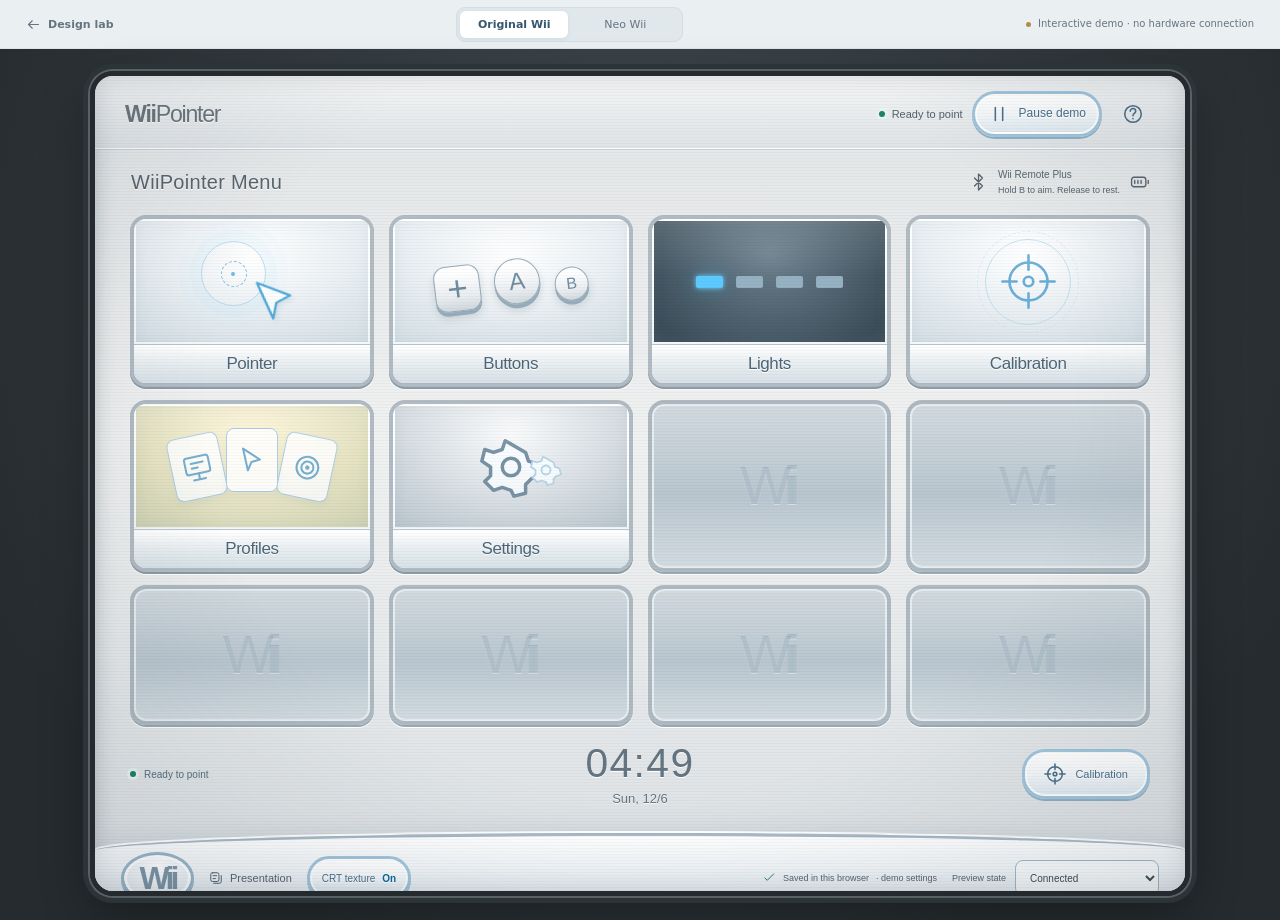
==== commit c2eb660a: "Checkpoint" ====
--- a/prototypes/original.html
+++ b/prototypes/original.html
@@ -3,7 +3,7 @@
 <head>
   <meta charset="utf-8"><meta name="viewport" content="width=device-width, initial-scale=1">
   <meta name="color-scheme" content="light"><title>WiiPointer — Original Wii prototype</title>
-  <link rel="icon" href="./mark.svg" type="image/svg+xml"><link rel="stylesheet" href="./styles.css">
+  <link rel="icon" href="./mark.svg" type="image/svg+xml"><link rel="stylesheet" href="./styles.css"><link rel="stylesheet" href="./original-crt.css">
   <script type="module" src="./app.mjs"></script>
 </head>
 <body><a class="skip-link" href="#main">Skip to content</a><div id="app"></div><div id="toast" class="toast" role="status" aria-live="polite"></div><dialog id="dialog"></dialog><noscript>This interactive design preview requires JavaScript. It does not connect to your remote.</noscript></body>
--- a/prototypes/original-crt.css
+++ b/prototypes/original-crt.css
@@ -0,0 +1,286 @@
+/* Original-only skin. TV-era silver chrome, not a blur filter over a modern dashboard. */
+:root {
+  --bg: #e4e6e7;
+  --surface: #f7f8f8;
+  --surface-soft: #e9edef;
+  --ink: #424d53;
+  --muted: #58656e;
+  --line: #bfc7cc;
+  --blue: #159ed9;
+  --blue-dark: #096c9d;
+  --blue-soft: #e5f5fc;
+  font-family: "Arial", "Liberation Sans", "Nimbus Sans", sans-serif;
+}
+body {
+  background: radial-gradient(ellipse at 50% 30%, #424b50, #252b2f 80%);
+  padding-bottom: 24px;
+}
+[data-style="original"] body {
+  background: radial-gradient(ellipse at 50% 30%, #424b50, #252b2f 80%);
+}
+[data-style="original"] .app-shell {
+  position: relative;
+  isolation: isolate;
+  width: calc(100% - 48px);
+  max-width: 1100px;
+  min-height: calc(100vh - 96px);
+  margin: 22px auto 0;
+  border: 5px solid #242a2d;
+  border-radius: 23px;
+  overflow: clip;
+  background: linear-gradient(#e2e5e7 0%, #f0f1f1 45%, #dce1e4 100%);
+  box-shadow: 0 0 0 2px #596166, 0 0 0 7px #2d3438, 0 18px 50px #0005,
+    inset 0 0 15px #6a78812e;
+}
+/* Entirely static: no flickering, rolling bars, moving noise, or chromatic blur. */
+[data-crt="on"] .app-shell::after {
+  content: "";
+  position: absolute;
+  inset: 0;
+  z-index: 20;
+  border-radius: 16px;
+  pointer-events: none;
+  background:
+    repeating-linear-gradient(0deg, #11232d08 0, #11232d08 1px, transparent 1px, transparent 3px),
+    radial-gradient(ellipse at 50% 42%, transparent 56%, #1b29381a 100%);
+  box-shadow: inset 0 0 23px #21303b25;
+}
+[data-style="original"] .app-header {
+  min-height: 73px;
+  padding: 14px 30px 10px;
+  background: linear-gradient(#f9fafad9, #dce1e5a1);
+  border-bottom: 1px solid #f9fbfc;
+  box-shadow: 0 1px 0 #bcc7cf88;
+}
+[data-style="original"] .brand {
+  color: #6c767c;
+  font-size: 1.45rem;
+  letter-spacing: -.055em;
+  text-shadow: 0 1px #fff;
+}
+[data-style="original"] .brand small { display: none; }
+[data-style="original"] .header-right { gap: 9px; }
+[data-style="original"] .status-pill { font-weight: 400; color: #53616a; }
+[data-style="original"] .workspace { padding: 0 32px 8px; }
+[data-style="original"] .main-content { padding: 20px 0 12px; }
+[data-style="original"] .classic-welcome {
+  padding: 0 4px 17px;
+  align-items: center;
+}
+[data-style="original"] .classic-welcome h1 {
+  color: #59656e;
+  font-size: 1.25rem;
+  letter-spacing: .015em;
+  font-weight: 400;
+  text-shadow: 0 1px #fff;
+  margin: 0;
+}
+[data-style="original"] .classic-device { font-size: .625rem; color: #59656e; }
+[data-style="original"] .classic-device small { color: #59656e; }
+[data-style="original"] .channel-grid {
+  grid-template-columns: repeat(4, minmax(0, 1fr));
+  gap: 13px 15px;
+  padding: 3px;
+}
+[data-style="original"] .channel {
+  position: relative;
+  border: 4px solid #b1bbc3;
+  border-radius: 16px;
+  background: #edf0f2;
+  box-shadow: 0 2px 0 #8c9ca6, 0 3px 1px #fff,
+    inset 0 0 0 2px #fff;
+  transition: transform 140ms ease-out, border-color 100ms, box-shadow 140ms;
+}
+[data-style="original"] a.channel:hover,
+[data-style="original"] a.channel:focus-visible {
+  border-color: #24b5eb;
+  box-shadow: 0 0 0 2px #b7efff, 0 0 15px #35baff55, inset 0 0 0 2px #fff;
+  transform: scale(1.035);
+  z-index: 2;
+}
+[data-style="original"] a.channel:active { transform: scale(1.005); }
+[data-style="original"] .channel-preview {
+  height: clamp(92px, 10.7vw, 126px);
+  background: radial-gradient(ellipse at 50% 30%, #fff, #dce6ec 95%);
+  border-bottom: 1px solid #bac7d0;
+  box-shadow: inset 0 0 0 2px #fff, inset 0 0 13px #8b9ba522;
+}
+[data-style="original"] .channel-preview::after {
+  background: linear-gradient(#fff2, transparent 45%, #738c9914);
+}
+[data-style="original"] .channel-label {
+  padding: 8px 5px 9px;
+  border-top: 1px solid #fff;
+  background: linear-gradient(#fff 0%, #e7edf0 52%, #d8e1e7 100%);
+  text-shadow: 0 1px #fff;
+}
+[data-style="original"] .channel-label > span {
+  color: #4d6677;
+  font-size: 1.0625rem;
+  font-weight: 400;
+  letter-spacing: -.025em;
+}
+[data-style="original"] .channel-lights .channel-preview {
+  background: radial-gradient(ellipse at 50% 28%, #6f8390, #384a56 85%);
+}
+[data-style="original"] .channel-profiles .channel-preview {
+  background: radial-gradient(ellipse at 50% 30%, #fff6d9, #d8d9b6 95%);
+}
+[data-style="original"] .channel-settings .channel-preview {
+  background: radial-gradient(ellipse at 50% 25%, #f9fafb, #c2ccd4 95%);
+}
+[data-style="original"] .tile-pointer,
+[data-style="original"] .tile-calibration { margin-top: 0; }
+[data-style="original"] .tile-buttons,
+[data-style="original"] .tile-profiles,
+[data-style="original"] .tile-settings,
+[data-style="original"] .tile-lights { padding-bottom: 0; }
+[data-style="original"] .tile-buttons > span {
+  background: linear-gradient(#fff 15%, #eceff2 70%, #d3dbe0);
+  border-color: #97aab8;
+  box-shadow: 0 4px 0 #99aebc, 0 6px 8px #1c394526;
+  color: #708d9f;
+}
+[data-style="original"] .tile-lights .player-lights > span { background: #97b2c2; }
+[data-style="original"] .tile-lights .player-lights > span.is-on {
+  background: #5dcaff;
+  box-shadow: 0 0 5px #70d2ff, 0 0 20px #3db6f066;
+}
+[data-style="original"] .tile-settings > .icon { color: #7792a4; }
+[data-style="original"] .channel-empty {
+  display: grid;
+  place-items: center;
+  min-height: 140px;
+  border-color: #aeb9c1;
+  background:
+    repeating-linear-gradient(0deg, #bec6cd22 0, #bec6cd22 1px, transparent 1px, transparent 3px),
+    linear-gradient(#d3dbe0, #b9c6cf 55%, #d3dce2);
+  box-shadow: 0 2px 0 #9aabb5, 0 3px 1px #fff, inset 0 0 0 2px #e8edf0;
+}
+.empty-channel-mark {
+  font-size: 3.4rem;
+  line-height: 1;
+  letter-spacing: -.14em;
+  color: #8da1af7a;
+  text-shadow: 0 1px #edf3f67a;
+  padding-right: 6px;
+}
+[data-style="original"] .classic-bottom {
+  display: grid;
+  grid-template-columns: 1fr auto 1fr;
+  align-items: center;
+  padding: 15px 3px 7px;
+  min-height: 81px;
+  gap: 10px;
+}
+[data-style="original"] .classic-bottom > .button { justify-self: end; }
+.classic-clock { text-align: center; color: #647581; text-shadow: 0 1px #fff; }
+.classic-clock time {
+  display: block;
+  font-size: 2.55rem;
+  font-weight: 400;
+  letter-spacing: .035em;
+  line-height: 1;
+  font-variant-numeric: tabular-nums;
+}
+.classic-clock > span { display: block; margin-top: 7px; font-size: .8125rem; }
+[data-style="original"] .button {
+  border: 3px solid #a2c6dd;
+  border-radius: 23px;
+  background: linear-gradient(#fff 10%, #f4f8fa 52%, #dce8f0);
+  color: #4b708a;
+  box-shadow: inset 0 0 0 2px #fff, 0 2px 0 #91b1c7;
+  font-weight: 400;
+  text-shadow: 0 1px #fff;
+}
+[data-style="original"] .button.primary {
+  color: #fff;
+  background: linear-gradient(#1482b8, #096999);
+  border-color: #72b4da;
+  box-shadow: inset 0 0 0 1px #b9e9ff, 0 2px 0 #5c92b0;
+  text-shadow: 0 1px #245d7b;
+}
+[data-style="original"] .button.quiet:hover { background: linear-gradient(#fff, #dff3ff); }
+[data-style="original"] .button.icon-button { border: 0; background: none; box-shadow: none; }
+[data-style="original"] .panel {
+  border: 2px solid #bec9d0;
+  border-radius: 13px;
+  background: linear-gradient(#fafcfc, #edf1f3);
+  box-shadow: inset 0 0 0 2px #fff, 0 2px 1px #aab9c324;
+}
+[data-style="original"] .panel-heading h2 { font-weight: 400; letter-spacing: 0; font-size: 1.125rem; }
+[data-style="original"] .page-heading .eyebrow { letter-spacing: .04em; font-weight: 400; }
+[data-style="original"] .page-heading h1 { letter-spacing: -.02em; font-weight: 400; color: #586b78; }
+[data-style="original"] .feel-preset,
+[data-style="original"] .pattern-option { border-width: 2px; border-radius: 10px; box-shadow: inset 0 0 0 1px #fff; }
+[data-style="original"] .main-nav > a { font-weight: 400; }
+[data-style="original"] .main-nav > a[aria-current] { border: 2px solid #9ac8e0; background: linear-gradient(#fff, #e1f1fa); }
+[data-style="original"] .app-footer {
+  min-height: 88px;
+  padding: 15px 26px;
+  gap: 15px;
+  border-top: 3px solid #a8bac7;
+  border-radius: 50% 50% 0 0 / 18px 18px 0 0;
+  background: linear-gradient(#fff 2%, #e6edf2 65%, #d4e0e9);
+  box-shadow: 0 -2px #fff, 0 -7px 18px #758c9a22;
+}
+[data-style="original"] .wii-menu-button {
+  width: 73px;
+  height: 52px;
+  color: #7e97a8;
+  font-size: 2rem;
+  border: 3px solid #99b7cc;
+  background: radial-gradient(ellipse at 50% 25%, #fff, #e1eaf1);
+  box-shadow: inset 0 0 0 3px #fff, 0 2px 0 #829eaf;
+}
+[data-style="original"] .footer-profile { font-size: .6875rem; }
+[data-style="original"] .footer-save { font-size: .5625rem; }
+[data-style="original"] .state-picker { font-size: .5625rem; }
+[data-style="original"] .state-picker select { background: #f7fafb; border-color: #a3b9c7; }
+[data-style="original"] .crt-switch { min-height: 44px; font-size: .625rem; gap: 7px; padding: 8px 12px; }
+.crt-switch > span { color: var(--blue-dark); font-weight: 700; }
+[data-style="original"][data-motion="reduced"] a.channel:hover,
+[data-style="original"][data-motion="reduced"] a.channel:active { transform: none; }
+[data-style="original"][data-contrast="more"] .app-shell::after { display: none; }
+@media (prefers-contrast: more) { .app-shell::after { display: none; } }
+
+@media (min-width: 901px) {
+  [data-style="original"] .app-shell:has([data-page="home"]) { min-height: 0; aspect-ratio: 4 / 3; }
+}
+@media (max-width: 900px) {
+  [data-style="original"] .app-shell { width: calc(100% - 24px); margin-top: 14px; }
+  [data-style="original"] .workspace { padding-left: 20px; padding-right: 20px; }
+  [data-style="original"] .channel-grid { grid-template-columns: repeat(3, minmax(0, 1fr)); gap: 13px; }
+  [data-style="original"] .channel-preview { height: 114px; }
+  [data-style="original"] .channel-empty { min-height: 151px; }
+  [data-style="original"] .app-footer { padding: 15px 20px; flex-wrap: wrap; justify-content: space-between; }
+  [data-style="original"] .footer-save { margin-left: 0; }
+}
+@media (max-width: 650px) {
+  body { padding-bottom: 10px; }
+  [data-style="original"] .app-shell { width: calc(100% - 14px); margin-top: 9px; border-width: 3px; border-radius: 15px; min-height: calc(100vh - 110px); }
+  [data-style="original"] .app-header { padding: 13px 13px 10px; }
+  [data-style="original"] .brand { font-size: 1.2rem; }
+  [data-style="original"] .workspace { padding-left: 12px; padding-right: 12px; }
+  [data-style="original"] .main-content { padding-top: 20px; }
+  [data-style="original"] .classic-welcome { justify-content: center; padding-bottom: 18px; }
+  [data-style="original"] .classic-welcome h1 { font-size: 1.2rem; }
+  [data-style="original"] .channel-grid { grid-template-columns: repeat(2, minmax(0, 1fr)); gap: 13px 10px; padding: 1px; }
+  [data-style="original"] .channel-preview { height: 122px; }
+  [data-style="original"] .channel { border-width: 3px; border-radius: 13px; }
+  [data-style="original"] .channel-empty { display: none; }
+  [data-style="original"] .channel-label { padding: 9px 4px; }
+  [data-style="original"] .channel-label > span { font-size: .9375rem; }
+  [data-style="original"] .classic-bottom { grid-template-columns: 1fr 1fr; padding: 21px 0 9px; row-gap: 15px; }
+  .classic-clock { grid-row: 1; grid-column: 1 / -1; }
+  .classic-clock time { font-size: 2.4rem; }
+  .classic-clock > span { font-size: .75rem; }
+  [data-style="original"] .classic-bottom > .status-line { font-size: .5625rem; }
+  [data-style="original"] .classic-bottom > .button { font-size: .625rem; padding: 8px 12px; }
+  [data-style="original"] .app-footer { padding: 17px 12px; gap: 14px 10px; justify-content: center; }
+  [data-style="original"] .wii-menu-button { width: 58px; height: 44px; font-size: 1.6rem; }
+  [data-style="original"] .footer-profile { font-size: .625rem; }
+  [data-style="original"] .footer-save { flex-basis: 100%; justify-content: center; }
+  [data-style="original"] .crt-switch { min-height: 44px; font-size: .5625rem; padding: 7px 9px; }
+  [data-style="original"] .page-heading h1 { font-size: 1.75rem; }
+}
